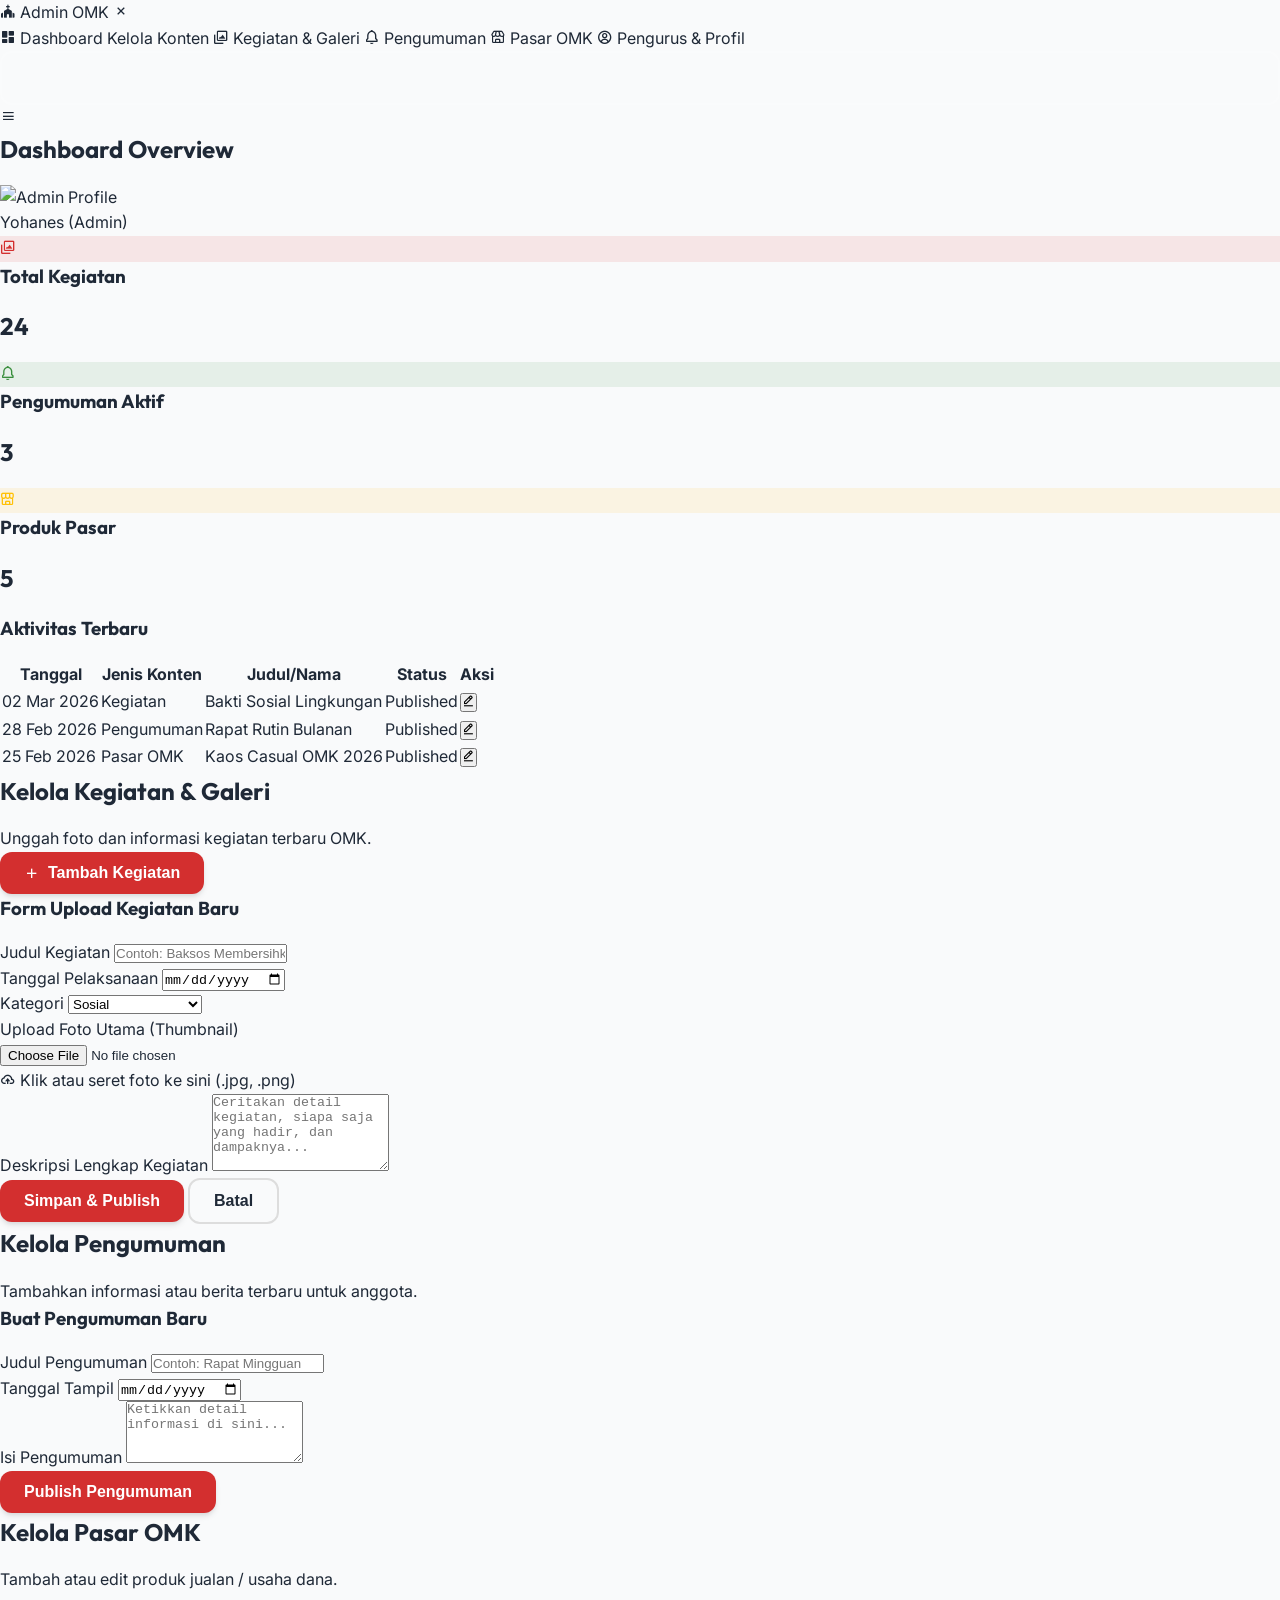
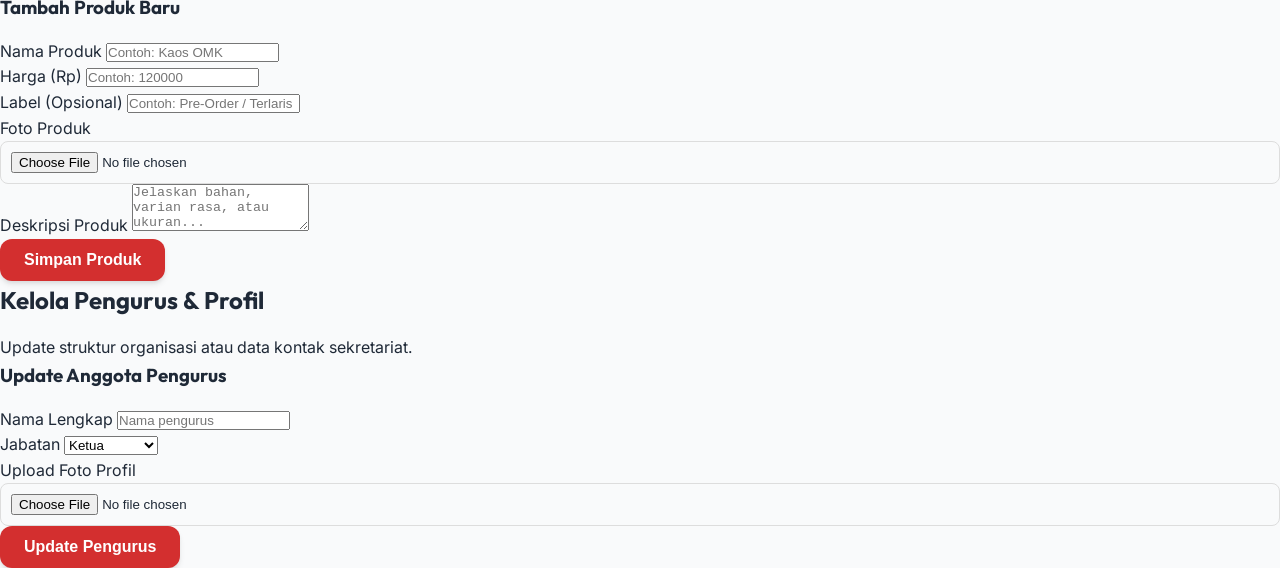
==== admin.html @ 78fe4d5b "feat: add admin.html dashboard layout and forms" ====
<!DOCTYPE html>
<html lang="id">

<head>
    <meta charset="UTF-8">
    <meta name="viewport" content="width=device-width, initial-scale=1.0">
    <title>Admin Dashboard - OMK Wae Mbeleng 1</title>
    <!-- Fonts -->
    <link rel="preconnect" href="https://fonts.googleapis.com">
    <link rel="preconnect" href="https://fonts.gstatic.com" crossorigin>
    <link
        href="https://fonts.googleapis.com/css2?family=Inter:wght@300;400;500;600;700&family=Outfit:wght@400;500;700;800&display=swap"
        rel="stylesheet">
    <!-- Icons -->
    <link href='https://unpkg.com/boxicons@2.1.4/css/boxicons.min.css' rel='stylesheet'>
    <!-- Styles -->
    <link rel="stylesheet" href="style.css">
    <link rel="stylesheet" href="admin.css">
</head>

<body class="admin-body">

    <div class="admin-layout">
        <!-- Sidebar -->
        <aside class="admin-sidebar" id="adminSidebar">
            <div class="sidebar-header">
                <i class='bx bxs-church'></i>
                <span>Admin OMK</span>
                <i class='bx bx-x close-sidebar' id="closeSidebarBtn"></i>
            </div>
            <nav class="sidebar-nav">
                <a href="#dashboard" class="sidebar-link active" data-target="dashboard-view">
                    <i class='bx bxs-dashboard'></i>
                    <span>Dashboard</span>
                </a>
                <span class="sidebar-title">Kelola Konten</span>
                <a href="#kegiatan" class="sidebar-link" data-target="kegiatan-view">
                    <i class='bx bx-images'></i>
                    <span>Kegiatan & Galeri</span>
                </a>
                <a href="#pengumuman" class="sidebar-link" data-target="pengumuman-view">
                    <i class='bx bx-bell'></i>
                    <span>Pengumuman</span>
                </a>
                <a href="#pasar" class="sidebar-link" data-target="pasar-view">
                    <i class='bx bx-store'></i>
                    <span>Pasar OMK</span>
                </a>
                <a href="#profil" class="sidebar-link" data-target="profil-view">
                    <i class='bx bx-user-circle'></i>
                    <span>Pengurus & Profil</span>
                </a>
            </nav>
            <div class="sidebar-footer">
                <a href="index.html" class="btn btn-outline"
                    style="width: 100%; border-color: rgba(255,255,255,0.2); color: var(--clr-light);">
                    <i class='bx bx-log-out'></i> Keluar
                </a>
            </div>
        </aside>

        <!-- Main Content Wrapper -->
        <div class="admin-main">
            <!-- Topbar -->
            <header class="admin-topbar">
                <div class="topbar-left">
                    <i class='bx bx-menu' id="openSidebarBtn"></i>
                    <h2>Dashboard Overview</h2>
                </div>
                <div class="topbar-right">
                    <div class="admin-user">
                        <img src="https://images.unsplash.com/photo-1539571696357-5a69c17a67c6?q=80&w=1887&auto=format&fit=crop"
                            alt="Admin Profile">
                        <span>Yohanes (Admin)</span>
                    </div>
                </div>
            </header>

            <!-- Dynamic Content Views -->
            <div class="admin-content-area">

                <!-- View: Dashboard Overview -->
                <div id="dashboard-view" class="admin-view active-view">
                    <div class="dashboard-stats">
                        <div class="stat-card">
                            <div class="stat-icon"
                                style="background: rgba(211, 47, 47, 0.1); color: var(--clr-primary);">
                                <i class='bx bx-images'></i>
                            </div>
                            <div class="stat-info">
                                <h3>Total Kegiatan</h3>
                                <h2>24</h2>
                            </div>
                        </div>
                        <div class="stat-card">
                            <div class="stat-icon" style="background: rgba(56, 142, 60, 0.1); color: #388e3c;">
                                <i class='bx bx-bell'></i>
                            </div>
                            <div class="stat-info">
                                <h3>Pengumuman Aktif</h3>
                                <h2>3</h2>
                            </div>
                        </div>
                        <div class="stat-card">
                            <div class="stat-icon"
                                style="background: rgba(255, 179, 0, 0.1); color: var(--clr-secondary);">
                                <i class='bx bx-store-alt'></i>
                            </div>
                            <div class="stat-info">
                                <h3>Produk Pasar</h3>
                                <h2>5</h2>
                            </div>
                        </div>
                    </div>

                    <div class="dashboard-recent">
                        <h3>Aktivitas Terbaru</h3>
                        <div class="table-responsive">
                            <table class="admin-table">
                                <thead>
                                    <tr>
                                        <th>Tanggal</th>
                                        <th>Jenis Konten</th>
                                        <th>Judul/Nama</th>
                                        <th>Status</th>
                                        <th>Aksi</th>
                                    </tr>
                                </thead>
                                <tbody>
                                    <tr>
                                        <td>02 Mar 2026</td>
                                        <td><span class="badge badge-kegiatan">Kegiatan</span></td>
                                        <td>Bakti Sosial Lingkungan</td>
                                        <td><span class="status status-published">Published</span></td>
                                        <td>
                                            <button class="action-btn edit-btn"><i class='bx bx-edit-alt'></i></button>
                                        </td>
                                    </tr>
                                    <tr>
                                        <td>28 Feb 2026</td>
                                        <td><span class="badge badge-pengumuman">Pengumuman</span></td>
                                        <td>Rapat Rutin Bulanan</td>
                                        <td><span class="status status-published">Published</span></td>
                                        <td>
                                            <button class="action-btn edit-btn"><i class='bx bx-edit-alt'></i></button>
                                        </td>
                                    </tr>
                                    <tr>
                                        <td>25 Feb 2026</td>
                                        <td><span class="badge badge-pasar">Pasar OMK</span></td>
                                        <td>Kaos Casual OMK 2026</td>
                                        <td><span class="status status-published">Published</span></td>
                                        <td>
                                            <button class="action-btn edit-btn"><i class='bx bx-edit-alt'></i></button>
                                        </td>
                                    </tr>
                                </tbody>
                            </table>
                        </div>
                    </div>
                </div>

                <!-- View: Kelola Kegiatan -->
                <div id="kegiatan-view" class="admin-view">
                    <div class="view-header">
                        <div>
                            <h2>Kelola Kegiatan & Galeri</h2>
                            <p>Unggah foto dan informasi kegiatan terbaru OMK.</p>
                        </div>
                        <button class="btn btn-primary"><i class='bx bx-plus'></i> Tambah Kegiatan</button>
                    </div>

                    <div class="admin-card form-card">
                        <h3>Form Upload Kegiatan Baru</h3>
                        <form class="admin-form">
                            <div class="form-group grid-2">
                                <div>
                                    <label for="k-judul">Judul Kegiatan</label>
                                    <input type="text" id="k-judul" placeholder="Contoh: Baksos Membersihkan Gereja">
                                </div>
                                <div>
                                    <label for="k-tanggal">Tanggal Pelaksanaan</label>
                                    <input type="date" id="k-tanggal">
                                </div>
                            </div>
                            <div class="form-group grid-2">
                                <div>
                                    <label for="k-kategori">Kategori</label>
                                    <select id="k-kategori">
                                        <option value="sosial">Sosial</option>
                                        <option value="liturgi">Liturgi</option>
                                        <option value="rohani">Rohani / Retret</option>
                                        <option value="olahraga">Olahraga / Porseni</option>
                                        <option value="lainnya">Lainnya</option>
                                    </select>
                                </div>
                                <div>
                                    <label for="k-foto">Upload Foto Utama (Thumbnail)</label>
                                    <div class="file-upload-wrapper">
                                        <input type="file" id="k-foto" accept="image/*" class="file-upload-input">
                                        <div class="file-upload-box">
                                            <i class='bx bx-cloud-upload'></i>
                                            <span>Klik atau seret foto ke sini (.jpg, .png)</span>
                                        </div>
                                    </div>
                                </div>
                            </div>
                            <div class="form-group">
                                <label for="k-deskripsi">Deskripsi Lengkap Kegiatan</label>
                                <textarea id="k-deskripsi" rows="5"
                                    placeholder="Ceritakan detail kegiatan, siapa saja yang hadir, dan dampaknya..."></textarea>
                            </div>
                            <div class="form-actions">
                                <button type="submit" class="btn btn-primary">Simpan & Publish</button>
                                <button type="button" class="btn btn-outline"
                                    style="border-color: #ddd; color: var(--clr-dark);">Batal</button>
                            </div>
                        </form>
                    </div>
                </div>

                <!-- View: Kelola Pengumuman -->
                <div id="pengumuman-view" class="admin-view">
                    <div class="view-header">
                        <div>
                            <h2>Kelola Pengumuman</h2>
                            <p>Tambahkan informasi atau berita terbaru untuk anggota.</p>
                        </div>
                    </div>

                    <div class="admin-card form-card">
                        <h3>Buat Pengumuman Baru</h3>
                        <form class="admin-form">
                            <div class="form-group grid-2">
                                <div>
                                    <label for="p-judul">Judul Pengumuman</label>
                                    <input type="text" id="p-judul" placeholder="Contoh: Rapat Mingguan">
                                </div>
                                <div>
                                    <label for="p-tanggal">Tanggal Tampil</label>
                                    <input type="date" id="p-tanggal">
                                </div>
                            </div>
                            <div class="form-group">
                                <label for="p-isi">Isi Pengumuman</label>
                                <textarea id="p-isi" rows="4"
                                    placeholder="Ketikkan detail informasi di sini..."></textarea>
                            </div>
                            <div class="form-actions">
                                <button type="submit" class="btn btn-primary">Publish Pengumuman</button>
                            </div>
                        </form>
                    </div>
                </div>

                <!-- View: Kelola Pasar OMK -->
                <div id="pasar-view" class="admin-view">
                    <div class="view-header">
                        <div>
                            <h2>Kelola Pasar OMK</h2>
                            <p>Tambah atau edit produk jualan / usaha dana.</p>
                        </div>
                    </div>

                    <div class="admin-card form-card">
                        <h3>Tambah Produk Baru</h3>
                        <form class="admin-form">
                            <div class="form-group grid-2">
                                <div>
                                    <label for="ps-nama">Nama Produk</label>
                                    <input type="text" id="ps-nama" placeholder="Contoh: Kaos OMK">
                                </div>
                                <div>
                                    <label for="ps-harga">Harga (Rp)</label>
                                    <input type="number" id="ps-harga" placeholder="Contoh: 120000">
                                </div>
                            </div>
                            <div class="form-group grid-2">
                                <div>
                                    <label for="ps-badge">Label (Opsional)</label>
                                    <input type="text" id="ps-badge" placeholder="Contoh: Pre-Order / Terlaris">
                                </div>
                                <div>
                                    <label for="ps-foto">Foto Produk</label>
                                    <input type="file" id="ps-foto" accept="image/*"
                                        style="padding: 10px; border: 1px solid #ddd; border-radius: 8px; width: 100%;">
                                </div>
                            </div>
                            <div class="form-group">
                                <label for="ps-deskripsi">Deskripsi Produk</label>
                                <textarea id="ps-deskripsi" rows="3"
                                    placeholder="Jelaskan bahan, varian rasa, atau ukuran..."></textarea>
                            </div>
                            <div class="form-actions">
                                <button type="submit" class="btn btn-primary">Simpan Produk</button>
                            </div>
                        </form>
                    </div>
                </div>

                <!-- View: Kelola Profil -->
                <div id="profil-view" class="admin-view">
                    <div class="view-header">
                        <div>
                            <h2>Kelola Pengurus & Profil</h2>
                            <p>Update struktur organisasi atau data kontak sekretariat.</p>
                        </div>
                    </div>

                    <div class="admin-card form-card">
                        <h3>Update Anggota Pengurus</h3>
                        <form class="admin-form">
                            <div class="form-group grid-2">
                                <div>
                                    <label for="pr-nama">Nama Lengkap</label>
                                    <input type="text" id="pr-nama" placeholder="Nama pengurus">
                                </div>
                                <div>
                                    <label for="pr-jabatan">Jabatan</label>
                                    <select id="pr-jabatan">
                                        <option value="ketua">Ketua</option>
                                        <option value="wakil">Wakil Ketua</option>
                                        <option value="sekretaris">Sekretaris</option>
                                        <option value="bendahara">Bendahara</option>
                                        <option value="seksi">Ketua Seksi</option>
                                    </select>
                                </div>
                            </div>
                            <div class="form-group">
                                <label for="pr-foto">Upload Foto Profil</label>
                                <input type="file" id="pr-foto" accept="image/*"
                                    style="padding: 10px; border: 1px solid #ddd; border-radius: 8px; width: 100%;">
                            </div>
                            <div class="form-actions">
                                <button type="submit" class="btn btn-primary">Update Pengurus</button>
                            </div>
                        </form>
                    </div>
                </div>

            </div>
        </div>
    </div>

    <script>
        // Simple script to handle sidebar toggling and view switching in Admin
        document.addEventListener('DOMContentLoaded', () => {
            const sidebar = document.getElementById('adminSidebar');
            const openBtn = document.getElementById('openSidebarBtn');
            const closeBtn = document.getElementById('closeSidebarBtn');
            const navLinks = document.querySelectorAll('.sidebar-nav .sidebar-link');
            const views = document.querySelectorAll('.admin-view');
            const topbarTitle = document.querySelector('.topbar-left h2');

            // Sidebar toggle
            if (openBtn) openBtn.addEventListener('click', () => sidebar.classList.add('active'));
            if (closeBtn) closeBtn.addEventListener('click', () => sidebar.classList.remove('active'));

            // View switching logic
            navLinks.forEach(link => {
                link.addEventListener('click', (e) => {
                    e.preventDefault();

                    // Remove active class from all links
                    navLinks.forEach(l => l.classList.remove('active'));
                    // Add active class to clicked link
                    link.classList.add('active');

                    // Get target view id
                    const targetId = link.getAttribute('data-target');

                    // Hide all views
                    views.forEach(view => view.classList.remove('active-view'));
                    // Show target view
                    const targetView = document.getElementById(targetId);
                    if (targetView) {
                        targetView.classList.add('active-view');
                    }

                    // Update Title
                    topbarTitle.textContent = link.querySelector('span').textContent;

                    // Close sidebar on mobile after clicking
                    if (window.innerWidth <= 768) {
                        sidebar.classList.remove('active');
                    }
                });
            });
        });
    </script>
</body>

</html>
---- style.css ----
/* =========================================================================
   Global Variables & Design Tokens
   ========================================================================= */
:root {
    /* Color Palette - Warm & Active Community Vibe */
    --clr-primary: #D32F2F;
    /* Cathartic Red / Energetic */
    --clr-primary-dark: #b71c1c;
    --clr-primary-light: #ff6659;
    --clr-secondary: #FFC107;
    /* Warm Yellow / Youthful */
    --clr-dark: #1F2937;
    --clr-dark-light: #374151;
    --clr-light: #F9FAFB;
    --clr-white: #FFFFFF;

    /* Typography */
    --font-heading: 'Outfit', sans-serif;
    --font-body: 'Inter', sans-serif;

    /* Spacing & Layout */
    --container-width: 1200px;
    --border-radius: 12px;
    --transition: all 0.3s cubic-bezier(0.25, 0.8, 0.25, 1);

    /* Shadows */
    --shadow-sm: 0 1px 2px 0 rgba(0, 0, 0, 0.05);
    --shadow-md: 0 4px 6px -1px rgba(0, 0, 0, 0.1), 0 2px 4px -1px rgba(0, 0, 0, 0.06);
    --shadow-lg: 0 10px 15px -3px rgba(0, 0, 0, 0.1), 0 4px 6px -2px rgba(0, 0, 0, 0.05);
}

/* =========================================================================
   Reset & Base Styles
   ========================================================================= */
* {
    margin: 0;
    padding: 0;
    box-sizing: border-box;
}

html {
    scroll-behavior: smooth;
}

body {
    font-family: var(--font-body);
    font-size: 16px;
    line-height: 1.6;
    color: var(--clr-dark);
    background-color: var(--clr-light);
    overflow-x: hidden;
}

h1,
h2,
h3,
h4,
h5,
h6 {
    font-family: var(--font-heading);
    font-weight: 700;
    color: var(--clr-dark);
    margin-bottom: 1rem;
}

a {
    text-decoration: none;
    color: inherit;
    transition: var(--transition);
}

ul {
    list-style: none;
}

img {
    max-width: 100%;
    display: block;
}

.container {
    max-width: var(--container-width);
    margin: 0 auto;
    padding: 0 20px;
}

/* =========================================================================
   Navbar
   ========================================================================= */
.navbar {
    background-color: rgba(255, 255, 255, 0.9);
    backdrop-filter: blur(10px);
    position: fixed;
    top: 0;
    width: 100%;
    z-index: 1000;
    box-shadow: var(--shadow-sm);
    transition: var(--transition);
}

.nav-container {
    display: flex;
    justify-content: space-between;
    align-items: center;
    height: 70px;
}

.logo {
    display: flex;
    align-items: center;
    gap: 10px;
    font-family: var(--font-heading);
    font-size: 1.5rem;
    font-weight: 800;
    color: var(--clr-primary);
}

.logo i {
    font-size: 1.8rem;
}

.nav-links {
    display: flex;
    gap: 30px;
    align-items: center;
}

.nav-links a {
    font-weight: 500;
    position: relative;
    padding: 5px 0;
}

.nav-links a::after {
    content: '';
    position: absolute;
    width: 0;
    height: 2px;
    bottom: 0;
    left: 0;
    background-color: var(--clr-primary);
    transition: var(--transition);
}

.nav-links a:hover::after,
.nav-links a.active::after {
    width: 100%;
}

.nav-links a:hover,
.nav-links a.active {
    color: var(--clr-primary);
}

.menu-toggle {
    display: none;
    font-size: 2rem;
    cursor: pointer;
    color: var(--clr-dark);
}

/* =========================================================================
   Footer
   ========================================================================= */
.footer {
    background-color: var(--clr-dark);
    color: var(--clr-light);
    padding: 60px 0 20px;
    margin-top: 60px;
}

.footer-container {
    display: flex;
    justify-content: space-between;
    align-items: flex-start;
    flex-wrap: wrap;
    gap: 30px;
    border-bottom: 1px solid rgba(255, 255, 255, 0.1);
    padding-bottom: 30px;
    margin-bottom: 20px;
}

.footer-info h3 {
    color: var(--clr-white);
    margin-bottom: 10px;
}

.footer-info p {
    color: #9CA3AF;
    max-width: 300px;
}

.footer-social {
    display: flex;
    gap: 15px;
}

.footer-social a {
    display: flex;
    justify-content: center;
    align-items: center;
    width: 40px;
    height: 40px;
    border-radius: 50%;
    background-color: rgba(255, 255, 255, 0.1);
    color: var(--clr-white);
    font-size: 1.2rem;
}

.footer-social a:hover {
    background-color: var(--clr-primary);
    transform: translateY(-3px);
}

.footer-bottom {
    text-align: center;
    color: #9CA3AF;
    font-size: 0.9rem;
}

/* =========================================================================
   Profil OMK Section
   ========================================================================= */
.profile-vms {
    display: grid;
    grid-template-columns: repeat(auto-fit, minmax(300px, 1fr));
    gap: 30px;
    margin-bottom: 60px;
}

.vms-card {
    background: var(--clr-white);
    padding: 40px 30px;
    border-radius: var(--border-radius);
    box-shadow: var(--shadow-sm);
    text-align: center;
    transition: var(--transition);
    border-bottom: 4px solid transparent;
}

.vms-card:hover {
    transform: translateY(-5px);
    box-shadow: var(--shadow-lg);
    border-bottom-color: var(--clr-primary);
}

.vms-icon {
    font-size: 3rem;
    color: var(--clr-primary);
    margin-bottom: 20px;
}

.vms-card h3 {
    font-size: 1.5rem;
    margin-bottom: 15px;
}

.vms-card p {
    color: var(--clr-dark-light);
    font-size: 0.95rem;
}

.misi-list {
    text-align: left;
    margin-top: 20px;
}

.misi-list li {
    display: flex;
    align-items: flex-start;
    gap: 10px;
    margin-bottom: 12px;
    color: var(--clr-dark-light);
    font-size: 0.95rem;
}

.misi-list li i {
    color: var(--clr-primary);
    font-size: 1.2rem;
    margin-top: 2px;
}

/* Organigram */
.org-grid {
    display: grid;
    grid-template-columns: repeat(auto-fit, minmax(250px, 1fr));
    gap: 30px;
}

.org-card {
    background: var(--clr-white);
    border-radius: var(--border-radius);
    overflow: hidden;
    box-shadow: var(--shadow-md);
    text-align: center;
    transition: var(--transition);
}

.org-card:hover {
    transform: translateY(-10px);
    box-shadow: var(--shadow-lg);
}

.org-img {
    height: 300px;
    overflow: hidden;
}

.org-img img {
    width: 100%;
    height: 100%;
    object-fit: cover;
    transition: transform 0.5s ease;
}

.org-card:hover .org-img img {
    transform: scale(1.05);
}

.org-info {
    padding: 20px;
}

.org-info h4 {
    font-size: 1.25rem;
    margin-bottom: 5px;
    color: var(--clr-dark);
}

.org-info span {
    color: var(--clr-primary);
    font-weight: 500;
    font-size: 0.95rem;
}

/* Contact Section */
.contact-wrapper {
    display: grid;
    grid-template-columns: 3fr 2fr;
    gap: 50px;
    background: var(--clr-white);
    padding: 50px;
    border-radius: var(--border-radius);
    box-shadow: var(--shadow-lg);
    align-items: center;
}

.contact-text p {
    color: var(--clr-dark-light);
    margin-bottom: 30px;
}

.contact-info-list {
    display: flex;
    flex-direction: column;
    gap: 20px;
}

.contact-item {
    display: flex;
    align-items: flex-start;
    gap: 15px;
}

.contact-item i {
    font-size: 1.5rem;
    color: var(--clr-white);
    background: var(--clr-primary);
    padding: 12px;
    border-radius: 50%;
}

.contact-item strong {
    display: block;
    font-size: 1.1rem;
    color: var(--clr-dark);
}

.contact-item p {
    margin: 0;
    font-size: 0.95rem;
}

.action-card {
    background: var(--clr-light);
    padding: 40px 30px;
    border-radius: var(--border-radius);
    text-align: center;
    border: 1px solid #E5E7EB;
}

.action-card h3 {
    margin-bottom: 10px;
}

.action-card p {
    color: var(--clr-dark-light);
    font-size: 0.95rem;
    margin-bottom: 20px;
}

/* =========================================================================
   Pengumuman Section
   ========================================================================= */
.announcement-list {
    max-width: 800px;
    margin: 0 auto;
    display: flex;
    flex-direction: column;
    gap: 20px;
}

.announcement-item {
    display: flex;
    background: var(--clr-white);
    border-radius: var(--border-radius);
    overflow: hidden;
    box-shadow: var(--shadow-sm);
    transition: var(--transition);
    border-left: 5px solid var(--clr-primary);
}

.announcement-item:hover {
    transform: translateX(10px);
    box-shadow: var(--shadow-md);
}

.ann-date {
    background: rgba(211, 47, 47, 0.1);
    color: var(--clr-primary);
    padding: 20px;
    display: flex;
    flex-direction: column;
    justify-content: center;
    align-items: center;
    min-width: 100px;
}

.ann-date .day {
    font-size: 2rem;
    font-weight: 800;
    line-height: 1;
}

.ann-date .month {
    font-size: 1rem;
    font-weight: 600;
    text-transform: uppercase;
}

.ann-content {
    padding: 20px 30px;
}

.ann-content h3 {
    font-size: 1.25rem;
    margin-bottom: 10px;
}

.ann-content p {
    color: var(--clr-dark-light);
    font-size: 0.95rem;
    line-height: 1.6;
}

/* =========================================================================
   Pasar OMK Section
   ========================================================================= */
.pasar-grid {
    display: grid;
    grid-template-columns: repeat(auto-fit, minmax(280px, 1fr));
    gap: 30px;
}

.product-card {
    background: var(--clr-white);
    border-radius: var(--border-radius);
    overflow: hidden;
    box-shadow: var(--shadow-sm);
    transition: var(--transition);
    border: 1px solid #E5E7EB;
}

.product-card:hover {
    transform: translateY(-8px);
    box-shadow: var(--shadow-lg);
    border-color: var(--clr-primary);
}

.product-img {
    position: relative;
    height: 250px;
    overflow: hidden;
}

.product-img img {
    width: 100%;
    height: 100%;
    object-fit: cover;
    transition: transform 0.5s ease;
}

.product-card:hover .product-img img {
    transform: scale(1.05);
}

.product-badge {
    position: absolute;
    top: 15px;
    left: 15px;
    background-color: var(--clr-primary);
    color: var(--clr-white);
    padding: 5px 12px;
    border-radius: 5px;
    font-size: 0.8rem;
    font-weight: 700;
    z-index: 10;
}

.product-info {
    padding: 25px;
}

.product-info h3 {
    font-size: 1.2rem;
    margin-bottom: 5px;
}

.product-info .price {
    display: block;
    color: var(--clr-primary);
    font-size: 1.25rem;
    font-weight: 700;
    margin-bottom: 15px;
}

.product-info p {
    color: var(--clr-dark-light);
    font-size: 0.95rem;
    margin-bottom: 20px;
}

/* =========================================================================
   Modal System (Kegiatan)
   ========================================================================= */
.modal {
    display: none;
    position: fixed;
    z-index: 2000;
    left: 0;
    top: 0;
    width: 100%;
    height: 100%;
    overflow: auto;
    background-color: rgba(0, 0, 0, 0.8);
    backdrop-filter: blur(5px);
    opacity: 0;
    transition: opacity 0.3s ease;
}

.modal.show {
    display: flex;
    align-items: center;
    justify-content: center;
    opacity: 1;
}

.modal-content {
    background-color: var(--clr-white);
    margin: auto;
    padding: 0;
    border-radius: var(--border-radius);
    width: 90%;
    max-width: 800px;
    position: relative;
    box-shadow: 0 25px 50px -12px rgba(0, 0, 0, 0.5);
    transform: translateY(-50px);
    transition: transform 0.3s ease;
    overflow: hidden;
}

.modal.show .modal-content {
    transform: translateY(0);
}

.close-modal {
    position: absolute;
    top: 15px;
    right: 20px;
    color: var(--clr-dark);
    font-size: 2rem;
    font-weight: bold;
    cursor: pointer;
    z-index: 10;
    background: var(--clr-white);
    width: 40px;
    height: 40px;
    display: flex;
    align-items: center;
    justify-content: center;
    border-radius: 50%;
    box-shadow: var(--shadow-sm);
    transition: var(--transition);
}

.close-modal:hover {
    color: var(--clr-primary);
    transform: scale(1.1);
}

.modal-body {
    padding: 0;
}

.modal-header-img {
    width: 100%;
    height: 300px;
    object-fit: cover;
}

.modal-info {
    padding: 30px;
}

.modal-info h2 {
    font-size: 2rem;
    margin-bottom: 15px;
}

.modal-info .modal-date {
    display: inline-block;
    color: var(--clr-primary);
    font-weight: 600;
    margin-bottom: 20px;
}

.modal-info p {
    color: var(--clr-dark-light);
    line-height: 1.8;
}

/* Responsive Overrides */
/* =========================================================================
   Responsive
   ========================================================================= */
@media (max-width: 992px) {
    .contact-wrapper {
        grid-template-columns: 1fr;
        padding: 30px;
    }
}

@media (max-width: 768px) {
    .menu-toggle {
        display: block;
    }

    .nav-links {
        position: absolute;
        top: 70px;
        left: -100%;
        width: 100%;
        background-color: var(--clr-white);
        flex-direction: column;
        gap: 0;
        box-shadow: var(--shadow-md);
        transition: var(--transition);
    }

    .nav-links.show {
        left: 0;
    }

    .nav-links a {
        width: 100%;
        padding: 20px;
        text-align: center;
        border-bottom: 1px solid #E5E7EB;
    }

    .nav-links a::after {
        display: none;
    }

    .footer-container {
        flex-direction: column;
        align-items: center;
        text-align: center;
    }
}

/* =========================================================================
   Buttons & Links
   ========================================================================= */
.btn {
    display: inline-flex;
    align-items: center;
    gap: 8px;
    padding: 12px 24px;
    border-radius: var(--border-radius);
    font-weight: 600;
    cursor: pointer;
    transition: var(--transition);
    border: none;
    font-size: 1rem;
}

.btn-primary {
    background-color: var(--clr-primary);
    color: var(--clr-white);
    box-shadow: var(--shadow-md);
}

.btn-primary:hover {
    background-color: var(--clr-primary-dark);
    transform: translateY(-2px);
    box-shadow: var(--shadow-lg);
}

.btn-outline {
    background-color: transparent;
    color: var(--clr-primary);
    border: 2px solid var(--clr-primary);
}

.btn-outline:hover {
    background-color: var(--clr-primary);
    color: var(--clr-white);
}

.link-forward {
    display: inline-flex;
    align-items: center;
    gap: 5px;
    color: var(--clr-primary);
    font-weight: 600;
    margin-top: 15px;
}

.link-forward:hover {
    gap: 10px;
}

/* =========================================================================
   Utility Classes
   ========================================================================= */
.section-padding {
    padding: 80px 0;
}

.bg-alt {
    background-color: #F3F4F6;
}

.section-subtitle {
    color: var(--clr-primary);
    text-transform: uppercase;
    letter-spacing: 1.5px;
    font-size: 0.9rem;
    margin-bottom: 10px;
}

.section-title {
    font-size: 2.5rem;
    margin-bottom: 20px;
}

.section-header {
    display: flex;
    justify-content: space-between;
    align-items: flex-end;
    margin-bottom: 40px;
    flex-wrap: wrap;
    gap: 20px;
}

/* =========================================================================
   Hero Section
   ========================================================================= */
.hero {
    position: relative;
    height: 100vh;
    min-height: 600px;
    display: flex;
    align-items: center;
    color: var(--clr-white);
    padding-top: 70px;
    /* offset navbar */
}

.hero-bg {
    position: absolute;
    top: 0;
    left: 0;
    width: 100%;
    height: 100%;
    z-index: -1;
}

.hero-bg img {
    width: 100%;
    height: 100%;
    object-fit: cover;
}

.hero-overlay {
    position: absolute;
    top: 0;
    left: 0;
    width: 100%;
    height: 100%;
    background: linear-gradient(to right, rgba(0, 0, 0, 0.8) 0%, rgba(0, 0, 0, 0.4) 100%);
}

.hero-content {
    max-width: 800px;
}

.hero-badge {
    display: inline-block;
    padding: 6px 16px;
    background-color: rgba(255, 255, 255, 0.2);
    backdrop-filter: blur(5px);
    border-radius: 50px;
    font-size: 0.9rem;
    font-weight: 600;
    margin-bottom: 20px;
    border: 1px solid rgba(255, 255, 255, 0.3);
}

.hero-title {
    font-size: 4rem;
    color: var(--clr-white);
    margin-bottom: 20px;
    line-height: 1.1;
}

.hero-subtitle {
    font-size: 1.25rem;
    color: #E5E7EB;
    margin-bottom: 40px;
    max-width: 600px;
}

.hero-actions {
    display: flex;
    gap: 20px;
    flex-wrap: wrap;
}

.hero-actions .btn-outline {
    border-color: var(--clr-white);
    color: var(--clr-white);
}

.hero-actions .btn-outline:hover {
    background-color: var(--clr-white);
    color: var(--clr-dark);
}

/* =========================================================================
   About Section (Beranda)
   ========================================================================= */
.about-container {
    display: grid;
    grid-template-columns: 1fr 1fr;
    gap: 50px;
    align-items: center;
}

.about-text p {
    margin-bottom: 15px;
    color: var(--clr-dark-light);
}

.about-image {
    position: relative;
}

.img-wrapper {
    position: relative;
    border-radius: var(--border-radius);
    overflow: hidden;
    box-shadow: var(--shadow-lg);
}

.img-wrapper img {
    width: 100%;
    height: auto;
    aspect-ratio: 4/3;
    object-fit: cover;
    transition: transform 0.5s ease;
}

.img-wrapper:hover img {
    transform: scale(1.05);
}

.img-accent {
    position: absolute;
    bottom: -20px;
    right: -20px;
    width: 100px;
    height: 100px;
    background-color: var(--clr-secondary);
    border-radius: var(--border-radius);
    z-index: -1;
}

/* =========================================================================
   Preview Activities
   ========================================================================= */
.preview-grid {
    display: grid;
    grid-template-columns: repeat(auto-fit, minmax(300px, 1fr));
    gap: 30px;
}

.activity-card {
    background: var(--clr-white);
    border-radius: var(--border-radius);
    overflow: hidden;
    box-shadow: var(--shadow-md);
    transition: var(--transition);
    cursor: pointer;
}

.activity-card:hover {
    transform: translateY(-10px);
    box-shadow: var(--shadow-lg);
}

.card-img {
    position: relative;
    height: 200px;
    overflow: hidden;
}

.card-img img {
    width: 100%;
    height: 100%;
    object-fit: cover;
    transition: transform 0.5s ease;
}

.activity-card:hover .card-img img {
    transform: scale(1.1);
}

.card-tag {
    position: absolute;
    top: 15px;
    right: 15px;
    background-color: var(--clr-primary);
    color: var(--clr-white);
    padding: 4px 12px;
    border-radius: 50px;
    font-size: 0.8rem;
    font-weight: 600;
}

.card-body {
    padding: 24px;
}

.card-date {
    display: inline-flex;
    align-items: center;
    gap: 5px;
    font-size: 0.85rem;
    color: #6B7280;
    margin-bottom: 10px;
}

.card-title {
    font-size: 1.25rem;
    margin-bottom: 10px;
}

.card-desc {
    color: var(--clr-dark-light);
    font-size: 0.95rem;
}

/* Modify existing responsive logic slightly */
@media (max-width: 992px) {
    .hero-title {
        font-size: 3rem;
    }

    .about-container {
        grid-template-columns: 1fr;
    }
}

@media (max-width: 768px) {
    .section-title {
        font-size: 2rem;
    }

    .hero-title {
        font-size: 2.5rem;
    }

    .hero-subtitle {
        font-size: 1.1rem;
    }
}
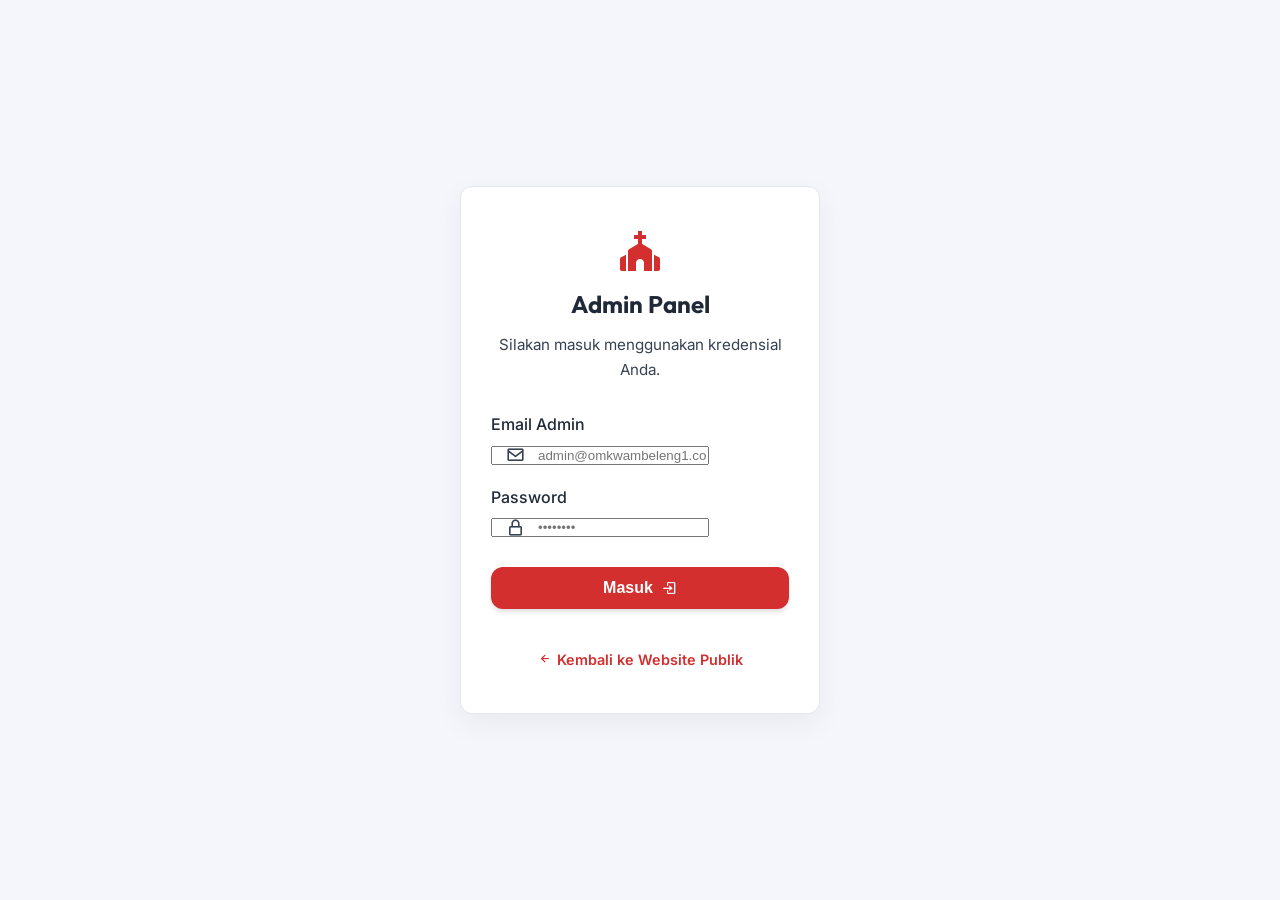
==== commit 474595f7: "feat: implement admin auth and user management" ====
--- a/admin.html
+++ b/admin.html
@@ -16,6 +16,12 @@
     <!-- Styles -->
     <link rel="stylesheet" href="style.css">
     <link rel="stylesheet" href="admin.css">
+    <script>
+        // Redirect if not logged in
+        if (!localStorage.getItem('omk_admin_current')) {
+            window.location.href = 'login.html';
+        }
+    </script>
 </head>
 
 <body class="admin-body">
@@ -31,31 +37,27 @@
             <nav class="sidebar-nav">
                 <a href="#dashboard" class="sidebar-link active" data-target="dashboard-view">
                     <i class='bx bxs-dashboard'></i>
-                    <span>Dashboard</span>
+                    <span>Beranda</span>
                 </a>
                 <span class="sidebar-title">Kelola Konten</span>
+                <a href="#profil" class="sidebar-link" data-target="profil-view">
+                    <i class='bx bx-user-circle'></i>
+                    <span>Profil</span>
+                </a>
                 <a href="#kegiatan" class="sidebar-link" data-target="kegiatan-view">
                     <i class='bx bx-images'></i>
-                    <span>Kegiatan & Galeri</span>
+                    <span>Kegiatan</span>
                 </a>
-                <a href="#pengumuman" class="sidebar-link" data-target="pengumuman-view">
-                    <i class='bx bx-bell'></i>
-                    <span>Pengumuman</span>
-                </a>
-                <a href="#pasar" class="sidebar-link" data-target="pasar-view">
-                    <i class='bx bx-store'></i>
-                    <span>Pasar OMK</span>
-                </a>
-                <a href="#profil" class="sidebar-link" data-target="profil-view">
-                    <i class='bx bx-user-circle'></i>
-                    <span>Pengurus & Profil</span>
+                <a href="#pengumuman-pasar" class="sidebar-link" data-target="pengumuman-view">
+                    <i class='bx bx-news'></i>
+                    <span>Pengumuman & Pasar</span>
                 </a>
             </nav>
             <div class="sidebar-footer">
-                <a href="index.html" class="btn btn-outline"
-                    style="width: 100%; border-color: rgba(255,255,255,0.2); color: var(--clr-light);">
+                <button type="button" id="logoutBtn" class="btn btn-outline"
+                    style="width: 100%; border-color: rgba(255,255,255,0.2); color: var(--clr-light); cursor: pointer; display: flex; align-items: center; justify-content: center; gap: 8px;">
                     <i class='bx bx-log-out'></i> Keluar
-                </a>
+                </button>
             </div>
         </aside>
 
@@ -67,11 +69,13 @@
                     <i class='bx bx-menu' id="openSidebarBtn"></i>
                     <h2>Dashboard Overview</h2>
                 </div>
-                <div class="topbar-right">
+                <div class="topbar-right" style="display: flex; align-items: center; gap: 20px;">
+                    <button class="btn btn-outline" id="addAdminBtn" style="padding: 6px 15px; font-size: 0.85rem;"><i
+                            class='bx bx-user-plus'></i> Tambah Admin</button>
                     <div class="admin-user">
                         <img src="https://images.unsplash.com/photo-1539571696357-5a69c17a67c6?q=80&w=1887&auto=format&fit=crop"
                             alt="Admin Profile">
-                        <span>Yohanes (Admin)</span>
+                        <span id="currentAdminEmail">Admin</span>
                     </div>
                 </div>
             </header>
@@ -219,82 +223,69 @@
                     </div>
                 </div>
 
-                <!-- View: Kelola Pengumuman -->
+                <!-- View: Kelola Pengumuman & Pasar -->
                 <div id="pengumuman-view" class="admin-view">
                     <div class="view-header">
                         <div>
-                            <h2>Kelola Pengumuman</h2>
-                            <p>Tambahkan informasi atau berita terbaru untuk anggota.</p>
-                        </div>
-                    </div>
-
-                    <div class="admin-card form-card">
-                        <h3>Buat Pengumuman Baru</h3>
-                        <form class="admin-form">
-                            <div class="form-group grid-2">
-                                <div>
-                                    <label for="p-judul">Judul Pengumuman</label>
-                                    <input type="text" id="p-judul" placeholder="Contoh: Rapat Mingguan">
-                                </div>
-                                <div>
-                                    <label for="p-tanggal">Tanggal Tampil</label>
-                                    <input type="date" id="p-tanggal">
-                                </div>
-                            </div>
-                            <div class="form-group">
-                                <label for="p-isi">Isi Pengumuman</label>
-                                <textarea id="p-isi" rows="4"
-                                    placeholder="Ketikkan detail informasi di sini..."></textarea>
-                            </div>
-                            <div class="form-actions">
-                                <button type="submit" class="btn btn-primary">Publish Pengumuman</button>
-                            </div>
-                        </form>
-                    </div>
-                </div>
-
-                <!-- View: Kelola Pasar OMK -->
-                <div id="pasar-view" class="admin-view">
-                    <div class="view-header">
-                        <div>
-                            <h2>Kelola Pasar OMK</h2>
-                            <p>Tambah atau edit produk jualan / usaha dana.</p>
-                        </div>
-                    </div>
-
-                    <div class="admin-card form-card">
-                        <h3>Tambah Produk Baru</h3>
-                        <form class="admin-form">
-                            <div class="form-group grid-2">
-                                <div>
-                                    <label for="ps-nama">Nama Produk</label>
-                                    <input type="text" id="ps-nama" placeholder="Contoh: Kaos OMK">
-                                </div>
-                                <div>
-                                    <label for="ps-harga">Harga (Rp)</label>
-                                    <input type="number" id="ps-harga" placeholder="Contoh: 120000">
-                                </div>
-                            </div>
-                            <div class="form-group grid-2">
-                                <div>
-                                    <label for="ps-badge">Label (Opsional)</label>
-                                    <input type="text" id="ps-badge" placeholder="Contoh: Pre-Order / Terlaris">
-                                </div>
-                                <div>
-                                    <label for="ps-foto">Foto Produk</label>
-                                    <input type="file" id="ps-foto" accept="image/*"
-                                        style="padding: 10px; border: 1px solid #ddd; border-radius: 8px; width: 100%;">
-                                </div>
-                            </div>
-                            <div class="form-group">
-                                <label for="ps-deskripsi">Deskripsi Produk</label>
-                                <textarea id="ps-deskripsi" rows="3"
-                                    placeholder="Jelaskan bahan, varian rasa, atau ukuran..."></textarea>
-                            </div>
-                            <div class="form-actions">
-                                <button type="submit" class="btn btn-primary">Simpan Produk</button>
-                            </div>
-                        </form>
+                            <h2>Kelola Pengumuman & Pasar OMK</h2>
+                            <p>Tambahkan informasi terbaru dan produk usaha dana.</p>
+                        </div>
+                    </div>
+
+                    <div style="display: grid; grid-template-columns: 1fr; gap: 30px;">
+                        <div class="admin-card form-card">
+                            <h3>Buat Pengumuman Baru</h3>
+                            <form class="admin-form">
+                                <div class="form-group grid-2">
+                                    <div>
+                                        <label for="p-judul">Judul Pengumuman</label>
+                                        <input type="text" id="p-judul" placeholder="Contoh: Rapat Mingguan">
+                                    </div>
+                                    <div>
+                                        <label for="p-tanggal">Tanggal Tampil</label>
+                                        <input type="date" id="p-tanggal">
+                                    </div>
+                                </div>
+                                <div class="form-group">
+                                    <label for="p-isi">Isi Pengumuman</label>
+                                    <textarea id="p-isi" rows="3"
+                                        placeholder="Ketikkan detail informasi di sini..."></textarea>
+                                </div>
+                                <div class="form-actions" style="margin-top: 20px; padding-top: 15px;">
+                                    <button type="button" class="btn btn-primary">Publish Pengumuman</button>
+                                </div>
+                            </form>
+                        </div>
+
+                        <div class="admin-card form-card">
+                            <h3>Tambah Produk Pasar Baru</h3>
+                            <form class="admin-form">
+                                <div class="form-group grid-2">
+                                    <div>
+                                        <label for="ps-nama">Nama Produk</label>
+                                        <input type="text" id="ps-nama" placeholder="Contoh: Kaos OMK">
+                                    </div>
+                                    <div>
+                                        <label for="ps-harga">Harga (Rp)</label>
+                                        <input type="number" id="ps-harga" placeholder="Contoh: 120000">
+                                    </div>
+                                </div>
+                                <div class="form-group grid-2">
+                                    <div>
+                                        <label for="ps-badge">Label (Opsional)</label>
+                                        <input type="text" id="ps-badge" placeholder="Contoh: Pre-Order / Terlaris">
+                                    </div>
+                                    <div>
+                                        <label for="ps-foto">Foto Produk</label>
+                                        <input type="file" id="ps-foto" accept="image/*"
+                                            style="padding: 10px; border: 1px solid #ddd; border-radius: 8px; width: 100%;">
+                                    </div>
+                                </div>
+                                <div class="form-actions" style="margin-top: 20px; padding-top: 15px;">
+                                    <button type="button" class="btn btn-primary">Simpan Produk</button>
+                                </div>
+                            </form>
+                        </div>
                     </div>
                 </div>
 
@@ -342,16 +333,83 @@
         </div>
     </div>
 
+    <!-- Modal Tambah Admin -->
+    <div class="admin-modal-overlay" id="addAdminModal">
+        <div class="admin-modal-card">
+            <div class="admin-modal-header">
+                <h3>Tambah Admin Baru</h3>
+                <i class='bx bx-x admin-modal-close' id="closeAdminModal"></i>
+            </div>
+            <form id="newAdminForm" class="admin-form">
+                <div class="form-group">
+                    <label for="newAdminEmail">Email Admin</label>
+                    <input type="email" id="newAdminEmail" placeholder="admin2@omkwambeleng1.com" required>
+                </div>
+                <div class="form-group">
+                    <label for="newAdminPassword">Password</label>
+                    <input type="password" id="newAdminPassword" placeholder="••••••••" required>
+                </div>
+                <div class="form-actions">
+                    <button type="submit" class="btn btn-primary">Simpan Admin</button>
+                    <button type="button" class="btn btn-outline" id="cancelAdminModal"
+                        style="border-color: #ddd; color: var(--clr-dark);">Batal</button>
+                </div>
+            </form>
+        </div>
+    </div>
+
     <script>
-        // Simple script to handle sidebar toggling and view switching in Admin
         document.addEventListener('DOMContentLoaded', () => {
-            const sidebar = document.getElementById('adminSidebar');
-            const openBtn = document.getElementById('openSidebarBtn');
-            const closeBtn = document.getElementById('closeSidebarBtn');
-            const navLinks = document.querySelectorAll('.sidebar-nav .sidebar-link');
-            const views = document.querySelectorAll('.admin-view');
-            const topbarTitle = document.querySelector('.topbar-left h2');
-
+            // Set current admin email on topbar
+            const currentEmail = localStorage.getItem('omk_admin_current');
+            if (currentEmail) {
+                const el = document.getElementById('currentAdminEmail');
+                if (el) el.textContent = currentEmail.split('@')[0];
+            }
+
+            // Logout Handler
+            const logoutBtn = document.getElementById('logoutBtn');
+            if (logoutBtn) {
+                logoutBtn.addEventListener('click', () => {
+                    localStorage.removeItem('omk_admin_current');
+                    window.location.href = 'login.html';
+                });
+            }
+
+            // Modal Tambah Admin Logic
+            const modal = document.getElementById('addAdminModal');
+            const openModalBtn = document.getElementById('addAdminBtn');
+            const closeBtn = document.getElementById('closeAdminModal');
+            const cancelBtn = document.getElementById('cancelAdminModal');
+            const form = document.getElementById('newAdminForm');
+
+            if (openModalBtn) openModalBtn.addEventListener('click', () => modal.classList.add('active'));
+            if (closeBtn) closeBtn.addEventListener('click', () => modal.classList.remove('active'));
+            if (cancelBtn) cancelBtn.addEventListener('click', () => modal.classList.remove('active'));
+
+            if (form) {
+                form.addEventListener('submit', (e) => {
+                    e.preventDefault();
+                    const newEmail = document.getElementById('newAdminEmail').value.trim();
+                    const newPass = document.getElementById('newAdminPassword').value;
+
+                    try {
+                        const users = JSON.parse(localStorage.getItem('omk_admin_users')) || [];
+                        // Check if exists
+                        if (users.find(u => u.email === newEmail)) {
+                            alert('Email ini sudah terdaftar sebagai admin!');
+                            return;
+                        }
+                        users.push({ email: newEmail, password: newPass });
+                        localStorage.setItem('omk_admin_users', JSON.stringify(users));
+                        alert('Admin baru berhasil ditambahkan!');
+                        modal.classList.remove('active');
+                        form.reset();
+                    } catch (err) {
+                        alert('Gagal menambahkan admin.');
+                    }
+                });
+            }
             // Sidebar toggle
             if (openBtn) openBtn.addEventListener('click', () => sidebar.classList.add('active'));
             if (closeBtn) closeBtn.addEventListener('click', () => sidebar.classList.remove('active'));
--- a/admin.css
+++ b/admin.css
@@ -0,0 +1,606 @@
+/* ADMIN DASHBOARD SPECIFIC STYLES - admin.css */
+
+/* Re-use global variables from style.css */
+:root {
+    --sidebar-width: 260px;
+    --admin-bg: #f4f6fb;
+    --admin-card-bg: #ffffff;
+    --admin-border: #e2e8f0;
+}
+
+body.admin-body {
+    background-color: var(--admin-bg);
+    margin: 0;
+    overflow-x: hidden;
+}
+
+/* Layout */
+.admin-layout {
+    display: flex;
+    min-height: 100vh;
+}
+
+/* Sidebar */
+.admin-sidebar {
+    width: var(--sidebar-width);
+    background-color: var(--clr-dark);
+    color: var(--clr-light);
+    display: flex;
+    flex-direction: column;
+    position: fixed;
+    top: 0;
+    left: 0;
+    height: 100vh;
+    z-index: 1000;
+    transition: transform 0.3s ease;
+}
+
+.sidebar-header {
+    padding: 24px;
+    display: flex;
+    align-items: center;
+    gap: 12px;
+    font-size: 1.25rem;
+    font-weight: 700;
+    border-bottom: 1px solid rgba(255, 255, 255, 0.1);
+}
+
+.sidebar-header i.bxs-church {
+    color: var(--clr-primary);
+    font-size: 1.5rem;
+}
+
+.close-sidebar {
+    display: none;
+    margin-left: auto;
+    font-size: 1.5rem;
+    cursor: pointer;
+}
+
+.sidebar-nav {
+    flex: 1;
+    padding: 24px 0;
+    overflow-y: auto;
+}
+
+.sidebar-title {
+    padding: 12px 24px;
+    font-size: 0.75rem;
+    text-transform: uppercase;
+    letter-spacing: 1px;
+    color: rgba(255, 255, 255, 0.5);
+    display: block;
+    margin-top: 10px;
+}
+
+.sidebar-link {
+    display: flex;
+    align-items: center;
+    gap: 12px;
+    padding: 12px 24px;
+    color: rgba(255, 255, 255, 0.7);
+    text-decoration: none;
+    transition: all 0.2s ease;
+    border-left: 3px solid transparent;
+}
+
+.sidebar-link i {
+    font-size: 1.25rem;
+}
+
+.sidebar-link:hover,
+.sidebar-link.active {
+    background-color: rgba(255, 255, 255, 0.05);
+    color: var(--clr-white);
+}
+
+.sidebar-link.active {
+    border-left-color: var(--clr-primary);
+}
+
+.sidebar-footer {
+    padding: 24px;
+    border-top: 1px solid rgba(255, 255, 255, 0.1);
+}
+
+/* Main Content Area */
+.admin-main {
+    flex: 1;
+    margin-left: var(--sidebar-width);
+    display: flex;
+    flex-direction: column;
+    min-width: 0;
+    /* Important for flex child truncation */
+}
+
+/* Topbar */
+.admin-topbar {
+    background-color: var(--admin-card-bg);
+    height: 70px;
+    display: flex;
+    align-items: center;
+    justify-content: space-between;
+    padding: 0 30px;
+    box-shadow: 0 2px 10px rgba(0, 0, 0, 0.05);
+    position: sticky;
+    top: 0;
+    z-index: 99;
+}
+
+.topbar-left {
+    display: flex;
+    align-items: center;
+    gap: 15px;
+}
+
+.topbar-left h2 {
+    font-size: 1.25rem;
+    margin: 0;
+    color: var(--clr-dark);
+}
+
+#openSidebarBtn {
+    display: none;
+    font-size: 1.5rem;
+    cursor: pointer;
+    color: var(--clr-dark);
+}
+
+.admin-user {
+    display: flex;
+    align-items: center;
+    gap: 10px;
+    font-weight: 500;
+}
+
+.admin-user img {
+    width: 36px;
+    height: 36px;
+    border-radius: 50%;
+    object-fit: cover;
+}
+
+/* Content Area */
+.admin-content-area {
+    padding: 30px;
+    flex: 1;
+}
+
+/* View Switching */
+.admin-view {
+    display: none;
+    animation: fadeIn 0.3s ease;
+}
+
+.admin-view.active-view {
+    display: block;
+}
+
+@keyframes fadeIn {
+    from {
+        opacity: 0;
+        transform: translateY(10px);
+    }
+
+    to {
+        opacity: 1;
+        transform: translateY(0);
+    }
+}
+
+/* Reusable Components */
+.view-header {
+    display: flex;
+    justify-content: space-between;
+    align-items: flex-end;
+    margin-bottom: 30px;
+}
+
+.view-header h2 {
+    margin: 0 0 5px 0;
+}
+
+.view-header p {
+    margin: 0;
+    color: var(--clr-dark-light);
+}
+
+.admin-card {
+    background: var(--admin-card-bg);
+    border-radius: 12px;
+    box-shadow: 0 4px 15px rgba(0, 0, 0, 0.03);
+    padding: 24px;
+    border: 1px solid var(--admin-border);
+    margin-bottom: 24px;
+}
+
+/* Dashboard Stats */
+.dashboard-stats {
+    display: grid;
+    grid-template-columns: repeat(auto-fit, minmax(250px, 1fr));
+    gap: 20px;
+    margin-bottom: 30px;
+}
+
+.stat-card {
+    background: var(--admin-card-bg);
+    padding: 24px;
+    border-radius: 12px;
+    display: flex;
+    align-items: center;
+    gap: 20px;
+    box-shadow: 0 4px 15px rgba(0, 0, 0, 0.03);
+    border: 1px solid var(--admin-border);
+}
+
+.stat-icon {
+    width: 60px;
+    height: 60px;
+    border-radius: 12px;
+    display: flex;
+    align-items: center;
+    justify-content: center;
+    font-size: 2rem;
+}
+
+.stat-info h3 {
+    margin: 0;
+    font-size: 0.9rem;
+    color: var(--clr-dark-light);
+    font-weight: 500;
+}
+
+.stat-info h2 {
+    margin: 5px 0 0 0;
+    font-size: 1.8rem;
+    color: var(--clr-dark);
+}
+
+/* Tables */
+.table-responsive {
+    overflow-x: auto;
+}
+
+.admin-table {
+    width: 100%;
+    border-collapse: collapse;
+}
+
+.admin-table th,
+.admin-table td {
+    padding: 15px;
+    text-align: left;
+    border-bottom: 1px solid var(--admin-border);
+}
+
+.admin-table th {
+    font-weight: 600;
+    color: var(--clr-dark-light);
+    font-size: 0.85rem;
+    text-transform: uppercase;
+    letter-spacing: 0.5px;
+    background-color: #f8fafc;
+}
+
+.admin-table tbody tr:hover {
+    background-color: rgba(0, 0, 0, 0.01);
+}
+
+.status,
+.badge {
+    padding: 4px 10px;
+    border-radius: 20px;
+    font-size: 0.75rem;
+    font-weight: 600;
+}
+
+.status-published {
+    background: rgba(56, 142, 60, 0.1);
+    color: #388e3c;
+}
+
+.status-draft {
+    background: rgba(255, 179, 0, 0.1);
+    color: #f57c00;
+}
+
+.badge-kegiatan {
+    background: rgba(var(--clr-primary-rgb), 0.1);
+    color: var(--clr-primary);
+}
+
+.badge-pengumuman {
+    background: rgba(var(--clr-secondary-rgb), 0.2);
+    color: #d09000;
+}
+
+.badge-pasar {
+    background: rgba(156, 39, 176, 0.1);
+    color: #9c27b0;
+}
+
+.action-btn {
+    background: none;
+    border: none;
+    cursor: pointer;
+    font-size: 1.2rem;
+    color: var(--clr-dark-light);
+    transition: color 0.2s;
+}
+
+.action-btn:hover {
+    color: var(--clr-primary);
+}
+
+/* Forms */
+.form-card h3 {
+    margin-top: 0;
+    margin-bottom: 24px;
+    padding-bottom: 15px;
+    border-bottom: 1px solid var(--admin-border);
+}
+
+.admin-form .form-group {
+    margin-bottom: 20px;
+}
+
+.admin-form .grid-2 {
+    display: grid;
+    grid-template-columns: 1fr 1fr;
+    gap: 20px;
+}
+
+.admin-form label {
+    display: block;
+    margin-bottom: 8px;
+    font-weight: 500;
+    color: var(--clr-dark);
+}
+
+.admin-form input[type="text"],
+.admin-form input[type="number"],
+.admin-form input[type="date"],
+.admin-form select,
+.admin-form textarea {
+    width: 100%;
+    padding: 12px 15px;
+    border: 1px solid var(--admin-border);
+    border-radius: 8px;
+    font-family: inherit;
+    font-size: 1rem;
+    transition: all 0.3s ease;
+    background-color: #fafbfe;
+}
+
+.admin-form input:focus,
+.admin-form select:focus,
+.admin-form textarea:focus {
+    outline: none;
+    border-color: var(--clr-primary);
+    box-shadow: 0 0 0 3px rgba(229, 57, 53, 0.1);
+    background-color: #fff;
+}
+
+.file-upload-wrapper {
+    position: relative;
+    width: 100%;
+    height: 120px;
+}
+
+.file-upload-input {
+    position: absolute;
+    width: 100%;
+    height: 100%;
+    opacity: 0;
+    cursor: pointer;
+    z-index: 2;
+}
+
+.file-upload-box {
+    position: absolute;
+    top: 0;
+    left: 0;
+    width: 100%;
+    height: 100%;
+    border: 2px dashed var(--admin-border);
+    border-radius: 8px;
+    display: flex;
+    flex-direction: column;
+    align-items: center;
+    justify-content: center;
+    background-color: #fafbfe;
+    color: var(--clr-dark-light);
+    transition: all 0.3s;
+}
+
+.file-upload-input:hover+.file-upload-box {
+    border-color: var(--clr-primary);
+    background-color: rgba(229, 57, 53, 0.02);
+    color: var(--clr-primary);
+}
+
+.file-upload-box i {
+    font-size: 2rem;
+    margin-bottom: 5px;
+}
+
+.form-actions {
+    display: flex;
+    gap: 15px;
+    margin-top: 30px;
+    padding-top: 20px;
+    border-top: 1px solid var(--admin-border);
+}
+
+
+/* Responsive Admin */
+@media (max-width: 992px) {
+    .admin-form .grid-2 {
+        grid-template-columns: 1fr;
+    }
+}
+
+@media (max-width: 768px) {
+    .admin-sidebar {
+        transform: translateX(-100%);
+    }
+
+    .admin-sidebar.active {
+        transform: translateX(0);
+        box-shadow: 5px 0 15px rgba(0, 0, 0, 0.1);
+    }
+
+    .admin-main {
+        margin-left: 0;
+    }
+
+    #openSidebarBtn {
+        display: block;
+    }
+
+    .close-sidebar {
+        display: block;
+    }
+
+    .view-header {
+        flex-direction: column;
+        align-items: flex-start;
+        gap: 15px;
+    }
+}
+
+/* Login Page Styles & Modal */
+.login-body {
+    background-color: var(--admin-bg);
+    display: flex;
+    justify-content: center;
+    align-items: center;
+    min-height: 100vh;
+    margin: 0;
+}
+
+.login-container {
+    width: 100%;
+    max-width: 400px;
+    padding: 20px;
+}
+
+.login-card {
+    background: var(--admin-card-bg);
+    border-radius: 12px;
+    box-shadow: 0 10px 30px rgba(0, 0, 0, 0.05);
+    padding: 40px 30px;
+    border: 1px solid var(--admin-border);
+}
+
+.login-header {
+    text-align: center;
+    margin-bottom: 30px;
+}
+
+.login-header i.bxs-church {
+    font-size: 3rem;
+    color: var(--clr-primary);
+    margin-bottom: 10px;
+}
+
+.login-header h2 {
+    font-size: 1.5rem;
+    margin: 0 0 10px 0;
+    color: var(--clr-dark);
+}
+
+.login-header p {
+    color: var(--clr-dark-light);
+    font-size: 0.95rem;
+    margin: 0;
+}
+
+.input-icon {
+    position: relative;
+    display: flex;
+    align-items: center;
+}
+
+.input-icon i {
+    position: absolute;
+    left: 15px;
+    color: var(--clr-dark-light);
+    font-size: 1.2rem;
+}
+
+.input-icon input {
+    padding-left: 45px !important;
+}
+
+.login-error {
+    background-color: rgba(211, 47, 47, 0.1);
+    color: var(--clr-primary);
+    padding: 12px;
+    border-radius: 8px;
+    font-size: 0.9rem;
+    text-align: center;
+    margin-bottom: 20px;
+    border: 1px solid rgba(211, 47, 47, 0.2);
+}
+
+/* Modal UI for Adding Admin */
+.admin-modal-overlay {
+    position: fixed;
+    top: 0;
+    left: 0;
+    width: 100%;
+    height: 100%;
+    background: rgba(0, 0, 0, 0.5);
+    display: flex;
+    align-items: center;
+    justify-content: center;
+    z-index: 2000;
+    opacity: 0;
+    visibility: hidden;
+    transition: all 0.3s ease;
+}
+
+.admin-modal-overlay.active {
+    opacity: 1;
+    visibility: visible;
+}
+
+.admin-modal-card {
+    background: #fff;
+    border-radius: 12px;
+    width: 90%;
+    max-width: 500px;
+    padding: 30px;
+    transform: translateY(-20px);
+    transition: all 0.3s ease;
+    box-shadow: 0 15px 40px rgba(0, 0, 0, 0.2);
+}
+
+.admin-modal-overlay.active .admin-modal-card {
+    transform: translateY(0);
+}
+
+.admin-modal-header {
+    display: flex;
+    justify-content: space-between;
+    align-items: center;
+    border-bottom: 1px solid var(--admin-border);
+    padding-bottom: 15px;
+    margin-bottom: 20px;
+}
+
+.admin-modal-header h3 {
+    margin: 0;
+    font-size: 1.2rem;
+}
+
+.admin-modal-close {
+    font-size: 1.5rem;
+    cursor: pointer;
+    color: var(--clr-dark-light);
+}
+
+.admin-modal-close:hover {
+    color: var(--clr-primary);
+}
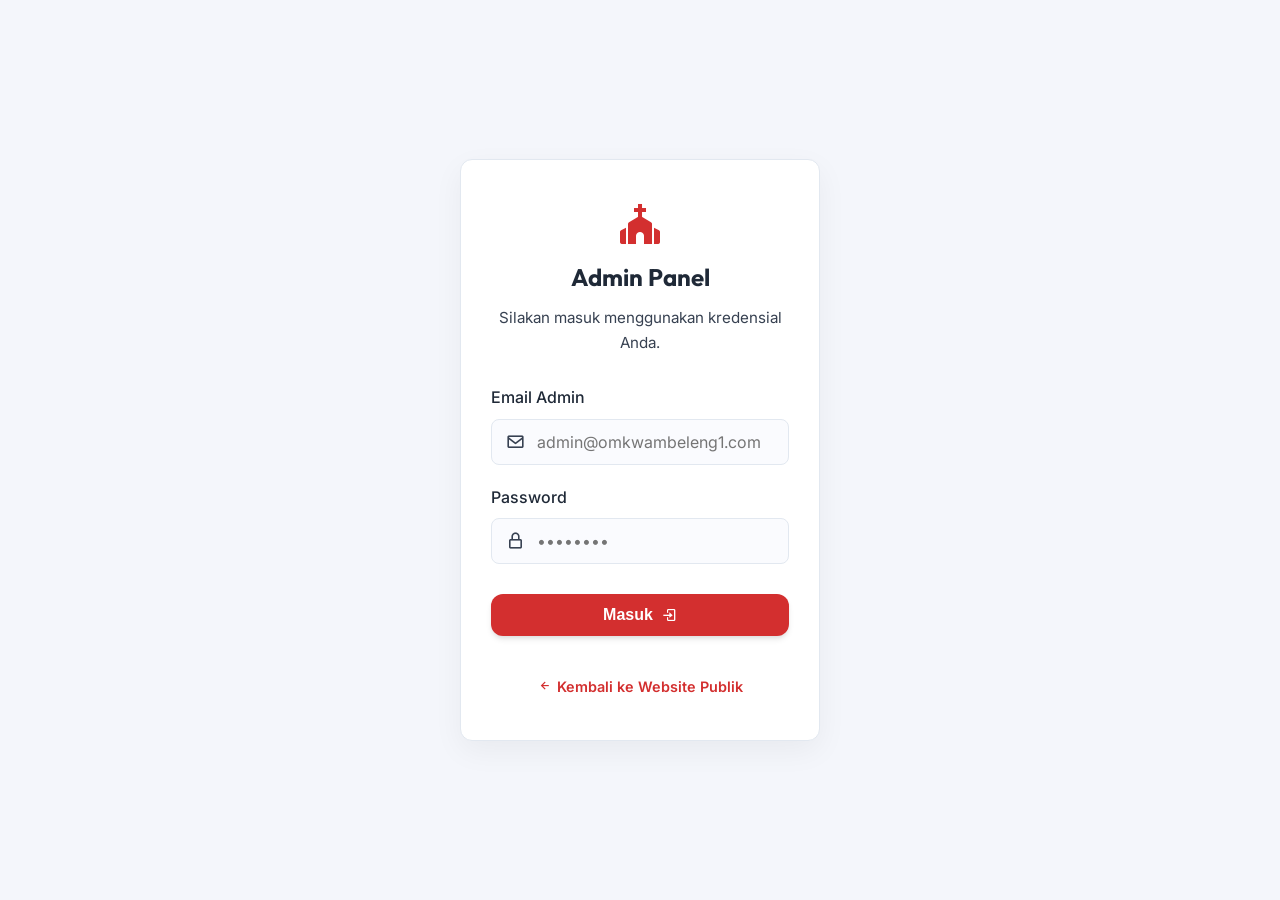
==== commit 6a3331fc: "fix: restore missing JS variables and navigation logic in dashboard" ====
--- a/admin.html
+++ b/admin.html
@@ -360,6 +360,14 @@
 
     <script>
         document.addEventListener('DOMContentLoaded', () => {
+            // DOM Elements
+            const sidebar = document.getElementById('adminSidebar');
+            const openBtn = document.getElementById('openSidebarBtn');
+            const closeBtn = document.getElementById('closeSidebarBtn');
+            const navLinks = document.querySelectorAll('.sidebar-nav .sidebar-link');
+            const views = document.querySelectorAll('.admin-view');
+            const topbarTitle = document.querySelector('.topbar-left h2');
+
             // Set current admin email on topbar
             const currentEmail = localStorage.getItem('omk_admin_current');
             if (currentEmail) {
@@ -379,23 +387,22 @@
             // Modal Tambah Admin Logic
             const modal = document.getElementById('addAdminModal');
             const openModalBtn = document.getElementById('addAdminBtn');
-            const closeBtn = document.getElementById('closeAdminModal');
-            const cancelBtn = document.getElementById('cancelAdminModal');
-            const form = document.getElementById('newAdminForm');
+            const closeModalBtn = document.getElementById('closeAdminModal');
+            const cancelModalBtn = document.getElementById('cancelAdminModal');
+            const adminForm = document.getElementById('newAdminForm');
 
             if (openModalBtn) openModalBtn.addEventListener('click', () => modal.classList.add('active'));
-            if (closeBtn) closeBtn.addEventListener('click', () => modal.classList.remove('active'));
-            if (cancelBtn) cancelBtn.addEventListener('click', () => modal.classList.remove('active'));
-
-            if (form) {
-                form.addEventListener('submit', (e) => {
+            if (closeModalBtn) closeModalBtn.addEventListener('click', () => modal.classList.remove('active'));
+            if (cancelModalBtn) cancelModalBtn.addEventListener('click', () => modal.classList.remove('active'));
+
+            if (adminForm) {
+                adminForm.addEventListener('submit', (e) => {
                     e.preventDefault();
                     const newEmail = document.getElementById('newAdminEmail').value.trim();
                     const newPass = document.getElementById('newAdminPassword').value;
 
                     try {
                         const users = JSON.parse(localStorage.getItem('omk_admin_users')) || [];
-                        // Check if exists
                         if (users.find(u => u.email === newEmail)) {
                             alert('Email ini sudah terdaftar sebagai admin!');
                             return;
@@ -404,12 +411,13 @@
                         localStorage.setItem('omk_admin_users', JSON.stringify(users));
                         alert('Admin baru berhasil ditambahkan!');
                         modal.classList.remove('active');
-                        form.reset();
+                        adminForm.reset();
                     } catch (err) {
                         alert('Gagal menambahkan admin.');
                     }
                 });
             }
+
             // Sidebar toggle
             if (openBtn) openBtn.addEventListener('click', () => sidebar.classList.add('active'));
             if (closeBtn) closeBtn.addEventListener('click', () => sidebar.classList.remove('active'));
--- a/admin.css
+++ b/admin.css
@@ -358,6 +358,8 @@
 }
 
 .admin-form input[type="text"],
+.admin-form input[type="email"],
+.admin-form input[type="password"],
 .admin-form input[type="number"],
 .admin-form input[type="date"],
 .admin-form select,
@@ -525,6 +527,8 @@
 .input-icon i {
     position: absolute;
     left: 15px;
+    top: 50%;
+    transform: translateY(-50%);
     color: var(--clr-dark-light);
     font-size: 1.2rem;
 }
